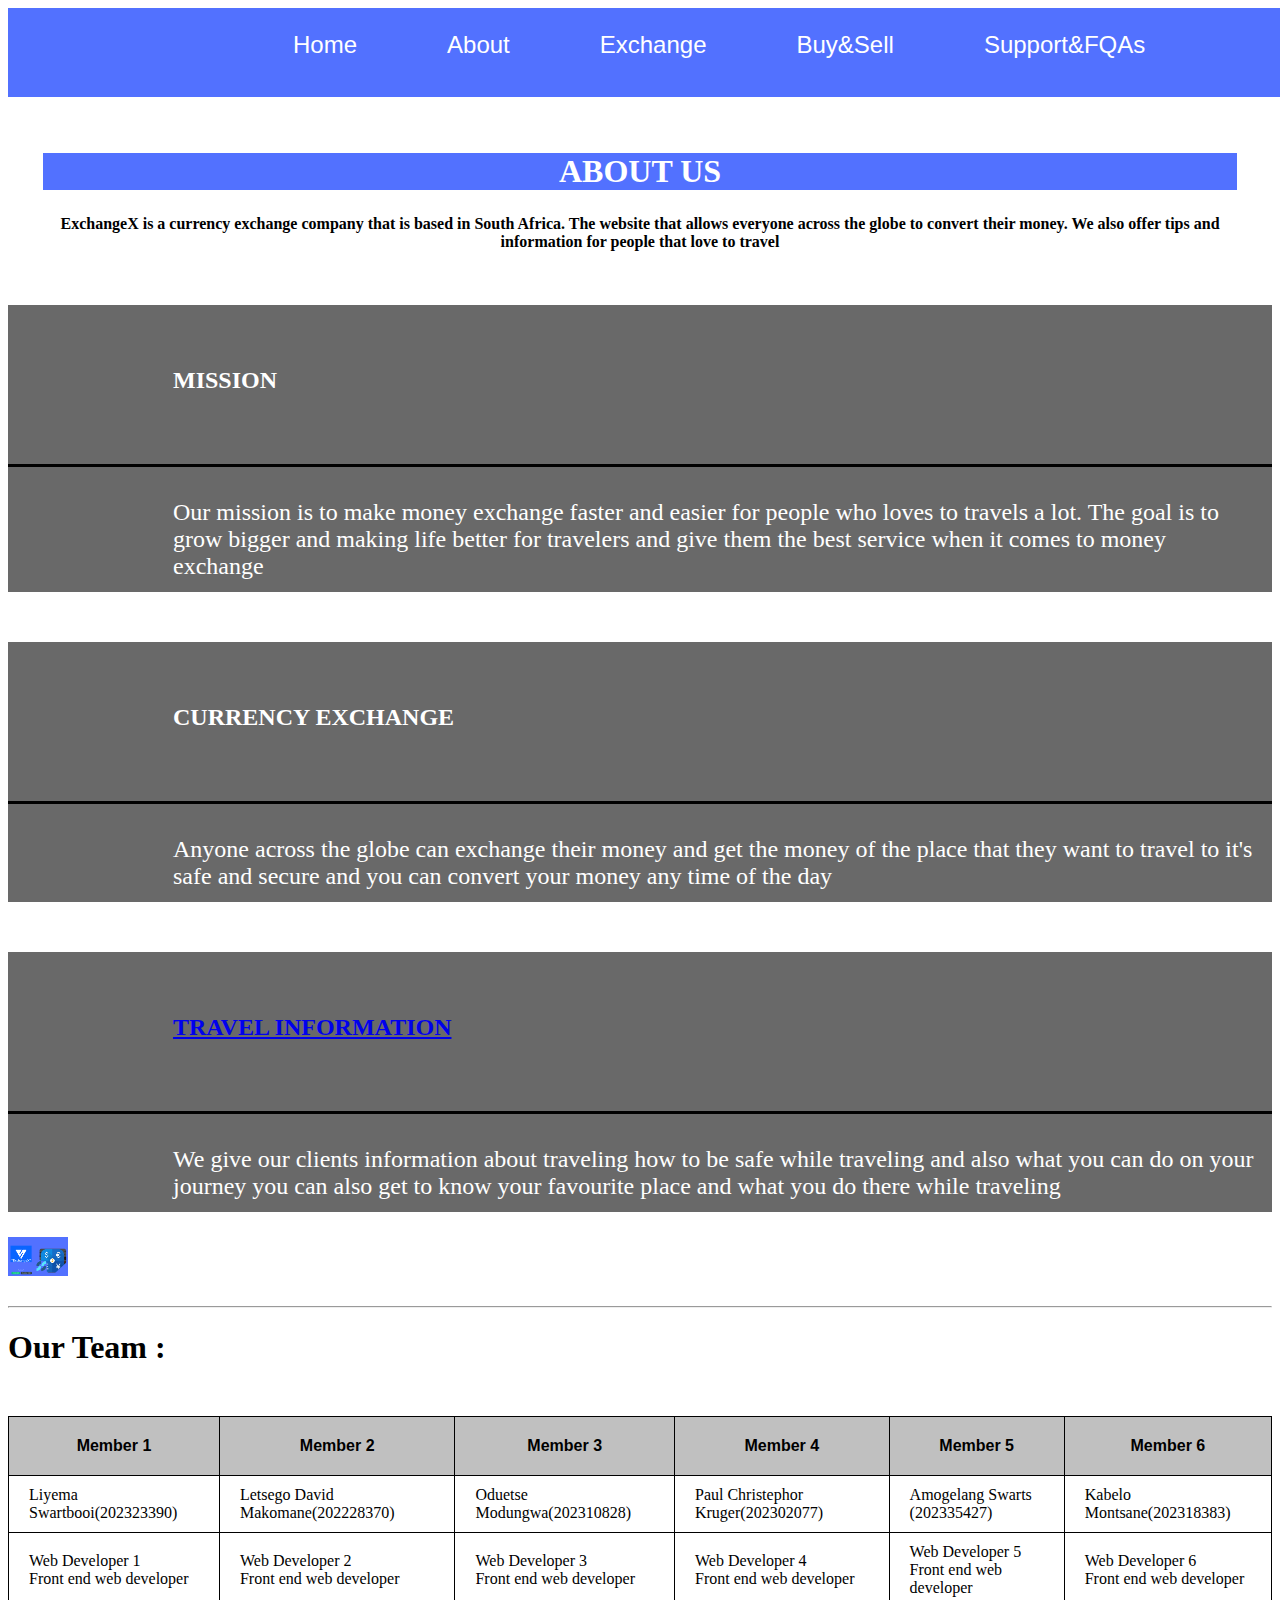
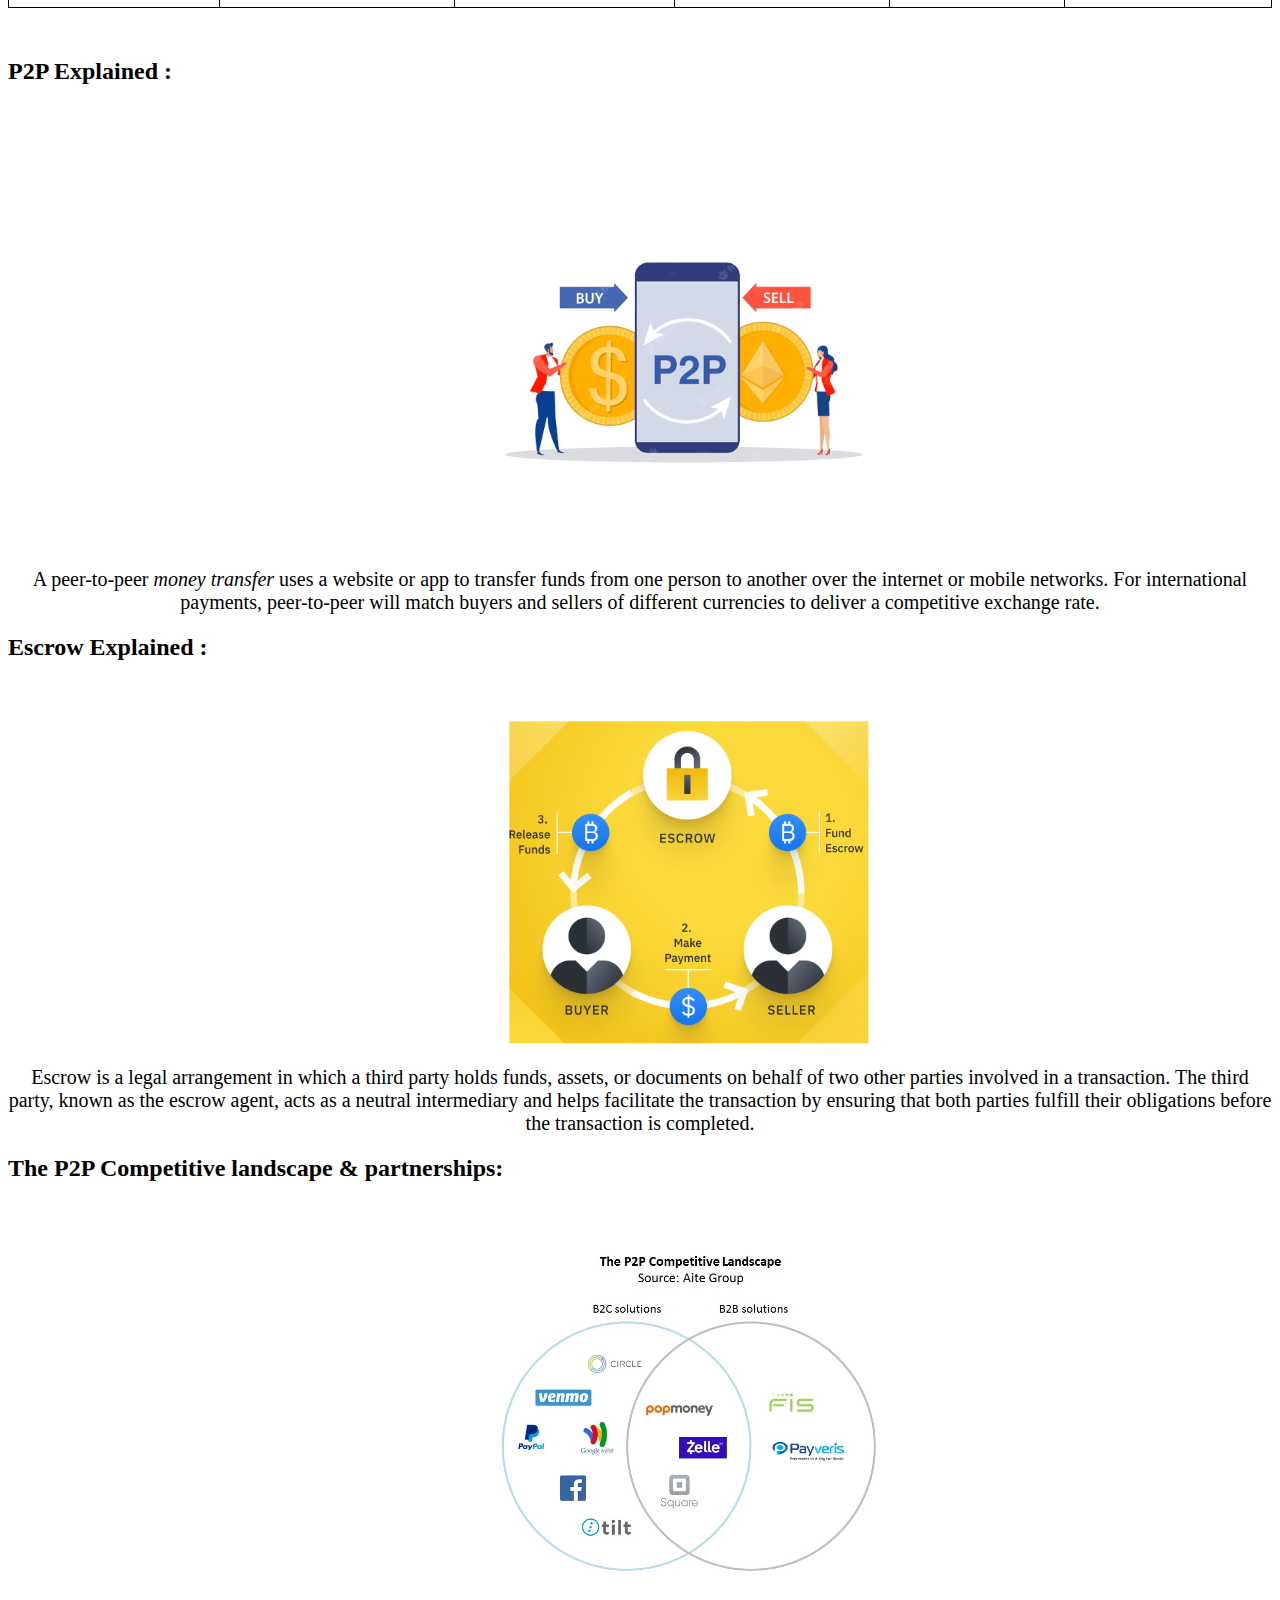
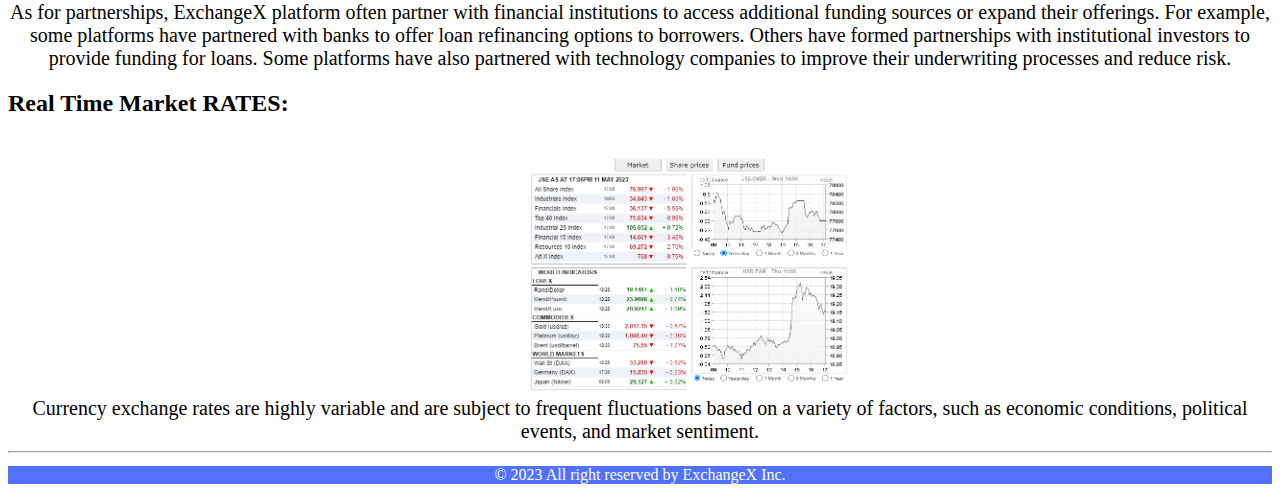
==== pages/index.html @ 16a8694a "Initial commit: Updated image and CSS paths" ====
<!DOCTYPE html>
<html lang="en">

<head>
      <meta charset="UTF-8">
      <meta name="viewport" content="width=device-width, initial-scale=1.0">
    
    <title>Document</title>
    
      
      <link rel="stylesheet" href="../css/style.css">
      
      
</head>
<body>
    <nav> 
        <ul>
            <li><a  href = "MainPage.html">Home</a></li>
            <li><a href = "index.html">About</a></li>
            <li><a href = "Exchange.html">Exchange</a></li>
            <li><a href = "Conveter.html">Buy&Sell</a></li>
            <li><a href = "Support.html">Support&FQAs</a></li>
        </ul>
    </nav>
    
    <section id="about">
           <div class="about-1">
            <div class="text-center"></div>
            <h1>ABOUT US</h1>
            <p> ExchangeX is a currency exchange company that is based in South Africa. 
                The website that allows everyone across the globe to convert their money.
                 We also offer tips and information for people that love to travel</p>
          </div>
           </div>
           <div id="about-2">
            <div class="content-box-lg">
                  <div class="container">
                        <div class="row">
                              <div class="col-md-4">
                                    <div class="about-item text-center">
                                       <i class="fa fa - world"></i>
                                          <h3 class="move">MISSION</h3>
                                          <hr>
                                          <p class="move">Our mission is to make money exchange faster and easier for
                                             people who loves to travels a lot. The goal is to grow bigger and making life better for travelers and give them the best service when it comes to money exchange
                                          </p>
                                        </div>
                                    </div>
                                    <div class="col-md-4">
                                    <div class="about-item text-center">
                                <i class="fa fa-money"></i>
                                     <h3 class="move">CURRENCY EXCHANGE </h3>
                                          <hr>
                                          <p class="move">Anyone across the globe can exchange their money and get the money
                                             of the place that they want to travel to it's safe and secure 
                                             and you can convert your money any time of the day
                                          </p>
                                        </div>
                                    </div>
                              <div class="col-md-4">
                                  <div class="about-item text-md-center">
                                      <i class="fa fa-plane"></i>
                                     <h3 class="move"><a href="https://www.airbnb.co.za/">TRAVEL INFORMATION</a></h3>
                                      <hr>
                                      <p class="move">We give our clients information about traveling how to be safe while traveling and also what you can do on your journey you can also get to know your favourite place and what you do there while traveling
                                     </p>
                                 </div> 
                             </div>
                         </div>
                     </div>
                 </div>
             </div>
         </section>
         <section>
            
            <section>
                <img src="../assets/logos/Uzuu.png">
             </section>
             <br>
             <hr>
             <h1>Our Team :</h1>
               <table>
                <tr>
                    <th>Member 1</th>
                    <th>Member 2</th>
                    <th>Member 3</th>
                    <th>Member 4</th>
                    <th>Member 5</th>
                    <th>Member 6</th>
                </tr>
                <tr>
                    <td>Liyema Swartbooi(202323390)</td>
                    <td>Letsego David  Makomane(202228370)</td>
                    <td>Oduetse Modungwa(202310828)</td>
                    <td>Paul Christephor Kruger(202302077)</td>
                    <td>Amogelang Swarts (202335427)</td>
                    <td>Kabelo Montsane(202318383)</td>
                </tr>
                <tr>
                    <td>Web Developer 1<br>
                        Front end web developer</td>
                    <td>Web Developer 2<br>
                        Front end web developer</td>
                    <td>Web Developer 3<br>
                        Front end web developer</td>
                    <td>Web Developer 4<br>
                        Front end web developer</td>
                    <td>Web Developer 5<br>
                        Front end web developer</td>
                    <td>Web Developer 6<br>
                        Front end web developer</td>
                </tr>
               </table>
               <h2>P2P Explained :</h2>
               <section>
                <img class="P5" style="transform: rotate(90deg);" src="../assets/photos/Photos_2023_05_11_12_43_35-removebg-preview.png">
                <figcaption>A peer-to-peer <em>money transfer</em> uses a website or app to transfer funds from one person to another over the internet or mobile networks. For international payments, peer-to-peer will match buyers and sellers of different currencies to deliver a competitive exchange rate.</figcaption>
               </section>
               <h2>Escrow Explained :</h2>
               <section>
                <img class="P6" style="transform: rotate(90deg);" src="../assets/illustrations/5c9fb64c-81c4-4dc0-85a6-085beeab5056.png">
                <figcaption>Escrow is a legal arrangement in which a third party holds funds, assets, or documents on behalf of two other parties involved in a transaction. The third party, known as the escrow agent, acts as a neutral intermediary and helps facilitate the transaction by ensuring that both parties fulfill their obligations before the transaction is completed.</figcaption>
               </section>
               <h2>The P2P Competitive landscape & partnerships:</h2>
               <section>
                <img class="P6" style="transform: rotate(90deg);" src="../assets/photos/20170314_Digital P2P Payments in the US.jpg">
                <figcaption>As for partnerships, ExchangeX  platform often partner with financial institutions to access additional funding sources or expand their offerings. For example, some platforms have partnered with banks to offer loan refinancing options to borrowers. Others have formed partnerships with institutional investors to provide funding for loans. Some platforms have also partnered with technology companies to improve their underwriting processes and reduce risk.</figcaption>
               </section>
               <h2>Real Time Market RATES:</h2>
               <section>
                <img class="P6" style="transform: rotate(0deg);" src="../assets/photos/Latest and Breaking Market Data News _ Business Report - Google Chrome 2023_05_11 18_56_34.png">
                <figcaption>Currency exchange rates are highly variable and are subject to frequent fluctuations based on a variety of factors, such as economic conditions, political events, and market sentiment.</figcaption>
               </section>
              <hr>
              <br>
         <footer class="text-center">
            <p class="qmove">&copy; 2023 All right reserved by ExchangeX Inc.</p>
         </footer>
         
         </body>
         </html>
---- css/style.css ----
body{
    background-color: white;
}
.about-1{
    margin: 30px;
    padding: 5px;

}
.about-1 h1{
    text-align: center;
    color: white;
    font-weight: bold;
    background-color: #5271ff;
}
.about-1 p{
    text-align: center;
    padding: 3px;
    color: black;
    font-weight: bold;
}
.about-item{
    margin-bottom: 20px;
    margin-top: 20px;
    background-color: dimgrey;
    padding: 80px,30px;
    box-shadow: 0 0 9px rgba(0,0,0 .6);
    color: white;
}
.about-item i{
    font-size: 43px;
    margin: 0;
}
.about-item hr{
    width: auto;
    height: 3px;
    background-color: black;
    margin: o auto;
    border: none;
}
.about-item p{
    margin-top: 20px;
}
.about-item:hover{
    background-color: #5271ff;

}
footer p{
    color: white;
    background-color: #5271ff;
    margin-top: -13px;
}
 .dollar::before{
    content: "$";
    font-size: 24px;
    display: block;
    margin-bottom: 5px;
 }
nav{
    background-color: #5271ff;
    width: 150%;
    padding: 12px 15px;
}

ul {
    display: inline-flex;
    justify-content: space-between;
    font-family: 'Franklin Gothic Medium', 'Arial Narrow', Arial, sans-serif;
    margin-left: 150px;
}

ul li{
    position: absolute;
    list-style: none;
    transition: all 0.5s;
    padding: 10px 10px;
    position: relative;
    display: inline-flex;
    max-width: 390px;
    margin-left: 70px;
    margin-top: -15px;
    
   
}

ul li ::after{
    content : "";
    position: absolute;
    bottom: 20px;
    left: 50%;
    transform: translateX(-50%);
    width: 0;
    height: 4px;
    background-color:#fff;
    transition: 0.5s;
    
}
ul li :hover::after{
    width: 100%;
    bottom: 0;
}
ul li a{
    text-transform: capitalize;
    text-decoration: none;
    font-size: 24px;
    transition: 0.3s;
    color:#fff;
}
img{
    position: relative;
    width: 60px;
    margin-top: -1050px;
}
h3{
display: inline-flex;
margin-left: 12px;
}
table{
border-collapse: collapse;
margin: 50px auto;
}

tr,td{
    padding: 10px 20px;
    border: 1px solid black;
}
th{
    background: silver;
    padding: 20px 16px;
    border: 1px solid black;
    font-family: 'Franklin Gothic Medium', 'Arial Narrow', Arial, sans-serif; 
}
.P5{
margin-top: 22px;
width: 322px;
margin-left: 520px;
}
figcaption{
text-align: center;
font-family: Georgia, 'Times New Roman', Times, serif;
font-size: 20px;
}
.P6{
    margin-top: 22px;
    width: 322px;
    margin-left: 520px;
    }
    .move{
margin: 50px auto;
margin-left: 150px;
padding: 12px 15px;
font-size: x-large;
    }
    .qmove{
text-align: center;
    }
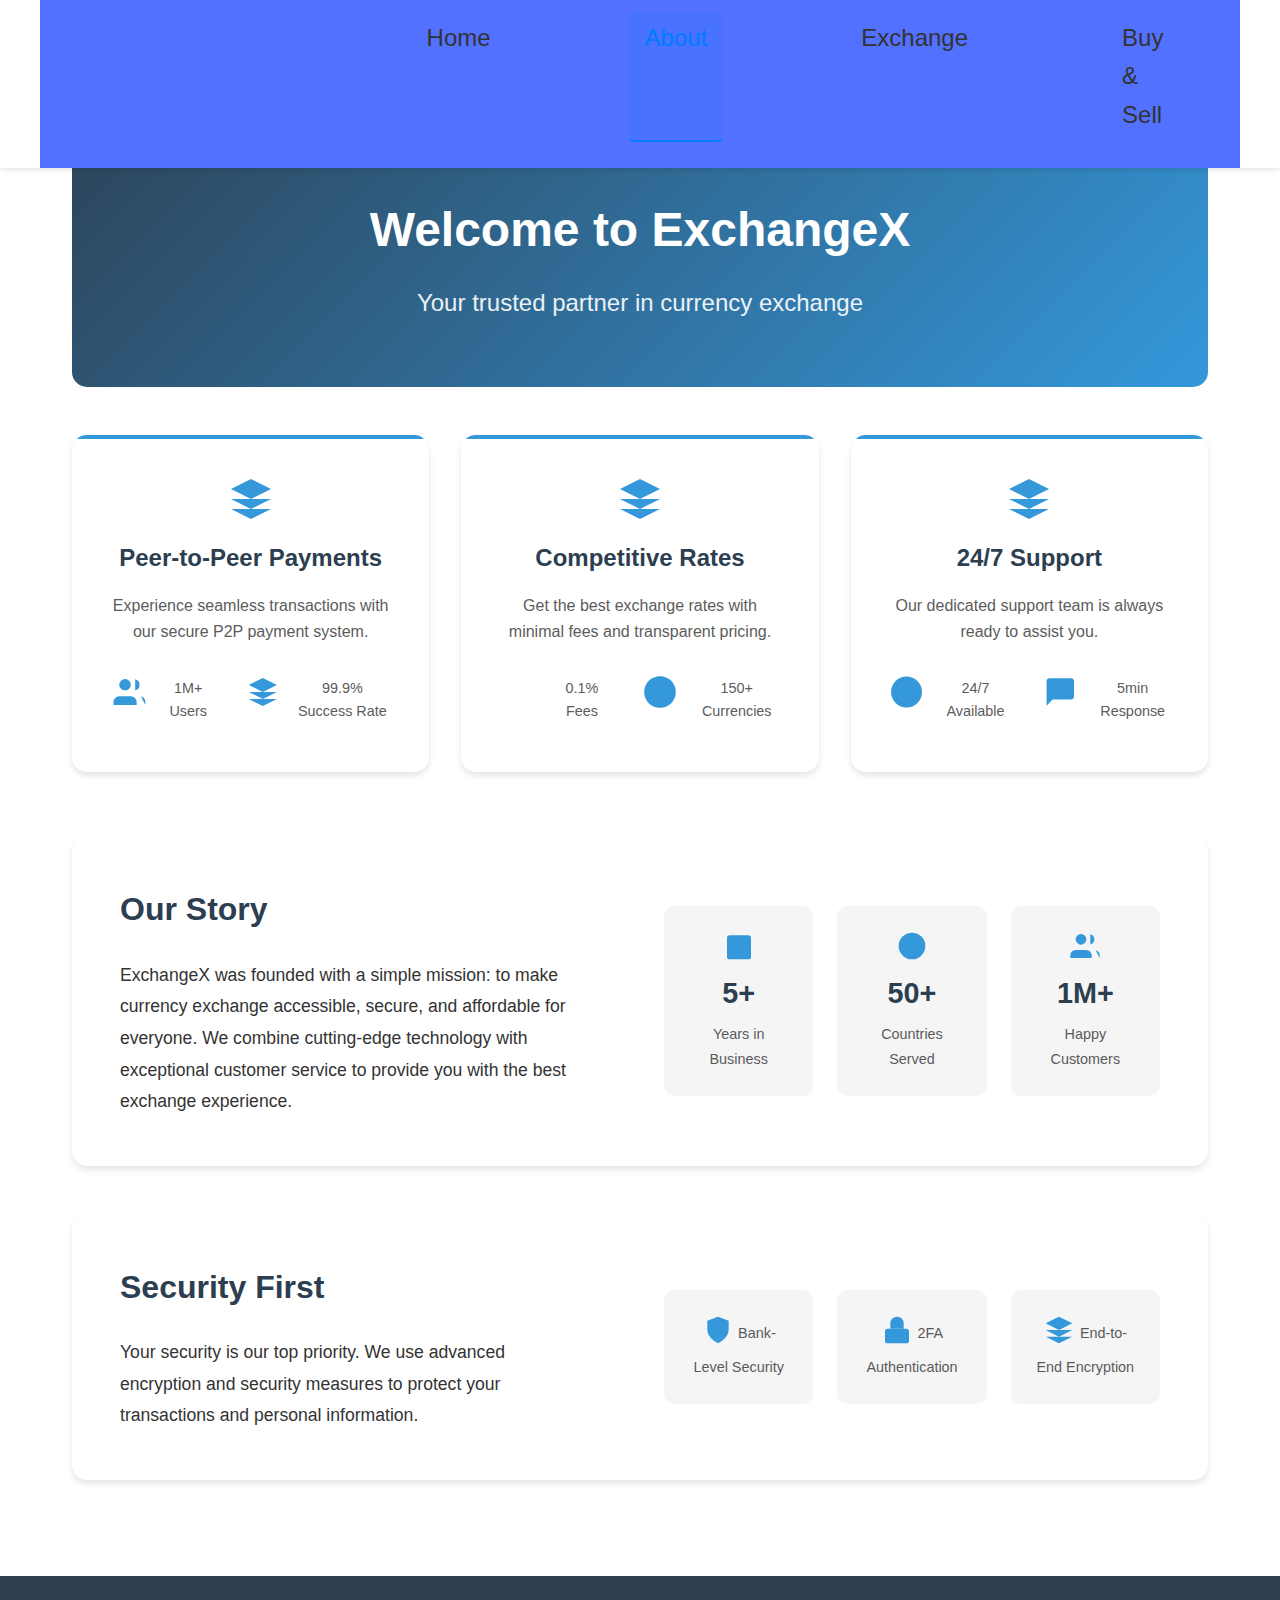
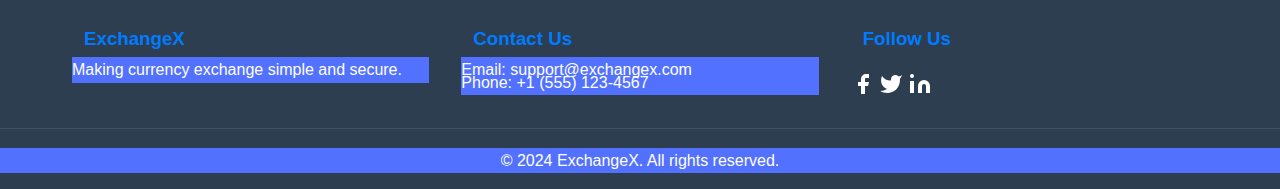
==== commit bb22e479: "Update: Added SVG icons and improved styling - Added components/icons.html with SVG icons - Updated " ====
--- a/pages/index.html
+++ b/pages/index.html
@@ -4,138 +4,214 @@
 <head>
       <meta charset="UTF-8">
       <meta name="viewport" content="width=device-width, initial-scale=1.0">
-    
-    <title>Document</title>
+      <meta name="description" content="ExchangeX - Your trusted currency exchange platform">
+    <title>About ExchangeX | Secure Currency Exchange</title>
     
       
+      <link rel="stylesheet" href="../css/common.css">
       <link rel="stylesheet" href="../css/style.css">
+      <link rel="icon" href="../assets/logos/Uzuu.png" type="image/png">
       
       
 </head>
 <body>
-    <nav> 
-        <ul>
-            <li><a  href = "MainPage.html">Home</a></li>
-            <li><a href = "index.html">About</a></li>
-            <li><a href = "Exchange.html">Exchange</a></li>
-            <li><a href = "Conveter.html">Buy&Sell</a></li>
-            <li><a href = "Support.html">Support&FQAs</a></li>
-        </ul>
-    </nav>
-    
-    <section id="about">
-           <div class="about-1">
-            <div class="text-center"></div>
-            <h1>ABOUT US</h1>
-            <p> ExchangeX is a currency exchange company that is based in South Africa. 
-                The website that allows everyone across the globe to convert their money.
-                 We also offer tips and information for people that love to travel</p>
-          </div>
-           </div>
-           <div id="about-2">
-            <div class="content-box-lg">
-                  <div class="container">
-                        <div class="row">
-                              <div class="col-md-4">
-                                    <div class="about-item text-center">
-                                       <i class="fa fa - world"></i>
-                                          <h3 class="move">MISSION</h3>
-                                          <hr>
-                                          <p class="move">Our mission is to make money exchange faster and easier for
-                                             people who loves to travels a lot. The goal is to grow bigger and making life better for travelers and give them the best service when it comes to money exchange
-                                          </p>
-                                        </div>
-                                    </div>
-                                    <div class="col-md-4">
-                                    <div class="about-item text-center">
-                                <i class="fa fa-money"></i>
-                                     <h3 class="move">CURRENCY EXCHANGE </h3>
-                                          <hr>
-                                          <p class="move">Anyone across the globe can exchange their money and get the money
-                                             of the place that they want to travel to it's safe and secure 
-                                             and you can convert your money any time of the day
-                                          </p>
-                                        </div>
-                                    </div>
-                              <div class="col-md-4">
-                                  <div class="about-item text-md-center">
-                                      <i class="fa fa-plane"></i>
-                                     <h3 class="move"><a href="https://www.airbnb.co.za/">TRAVEL INFORMATION</a></h3>
-                                      <hr>
-                                      <p class="move">We give our clients information about traveling how to be safe while traveling and also what you can do on your journey you can also get to know your favourite place and what you do there while traveling
-                                     </p>
-                                 </div> 
-                             </div>
-                         </div>
-                     </div>
-                 </div>
-             </div>
-         </section>
-         <section>
-            
-            <section>
-                <img src="../assets/logos/Uzuu.png">
-             </section>
-             <br>
-             <hr>
-             <h1>Our Team :</h1>
-               <table>
-                <tr>
-                    <th>Member 1</th>
-                    <th>Member 2</th>
-                    <th>Member 3</th>
-                    <th>Member 4</th>
-                    <th>Member 5</th>
-                    <th>Member 6</th>
-                </tr>
-                <tr>
-                    <td>Liyema Swartbooi(202323390)</td>
-                    <td>Letsego David  Makomane(202228370)</td>
-                    <td>Oduetse Modungwa(202310828)</td>
-                    <td>Paul Christephor Kruger(202302077)</td>
-                    <td>Amogelang Swarts (202335427)</td>
-                    <td>Kabelo Montsane(202318383)</td>
-                </tr>
-                <tr>
-                    <td>Web Developer 1<br>
-                        Front end web developer</td>
-                    <td>Web Developer 2<br>
-                        Front end web developer</td>
-                    <td>Web Developer 3<br>
-                        Front end web developer</td>
-                    <td>Web Developer 4<br>
-                        Front end web developer</td>
-                    <td>Web Developer 5<br>
-                        Front end web developer</td>
-                    <td>Web Developer 6<br>
-                        Front end web developer</td>
-                </tr>
-               </table>
-               <h2>P2P Explained :</h2>
-               <section>
-                <img class="P5" style="transform: rotate(90deg);" src="../assets/photos/Photos_2023_05_11_12_43_35-removebg-preview.png">
-                <figcaption>A peer-to-peer <em>money transfer</em> uses a website or app to transfer funds from one person to another over the internet or mobile networks. For international payments, peer-to-peer will match buyers and sellers of different currencies to deliver a competitive exchange rate.</figcaption>
-               </section>
-               <h2>Escrow Explained :</h2>
-               <section>
-                <img class="P6" style="transform: rotate(90deg);" src="../assets/illustrations/5c9fb64c-81c4-4dc0-85a6-085beeab5056.png">
-                <figcaption>Escrow is a legal arrangement in which a third party holds funds, assets, or documents on behalf of two other parties involved in a transaction. The third party, known as the escrow agent, acts as a neutral intermediary and helps facilitate the transaction by ensuring that both parties fulfill their obligations before the transaction is completed.</figcaption>
-               </section>
-               <h2>The P2P Competitive landscape & partnerships:</h2>
-               <section>
-                <img class="P6" style="transform: rotate(90deg);" src="../assets/photos/20170314_Digital P2P Payments in the US.jpg">
-                <figcaption>As for partnerships, ExchangeX  platform often partner with financial institutions to access additional funding sources or expand their offerings. For example, some platforms have partnered with banks to offer loan refinancing options to borrowers. Others have formed partnerships with institutional investors to provide funding for loans. Some platforms have also partnered with technology companies to improve their underwriting processes and reduce risk.</figcaption>
-               </section>
-               <h2>Real Time Market RATES:</h2>
-               <section>
-                <img class="P6" style="transform: rotate(0deg);" src="../assets/photos/Latest and Breaking Market Data News _ Business Report - Google Chrome 2023_05_11 18_56_34.png">
-                <figcaption>Currency exchange rates are highly variable and are subject to frequent fluctuations based on a variety of factors, such as economic conditions, political events, and market sentiment.</figcaption>
-               </section>
-              <hr>
-              <br>
-         <footer class="text-center">
-            <p class="qmove">&copy; 2023 All right reserved by ExchangeX Inc.</p>
-         </footer>
-         
-         </body>
-         </html>+    <!-- Include Navigation -->
+    <div id="navbar-placeholder"></div>
+
+    <!-- Include SVG Icons -->
+    <div id="svg-icons-placeholder"></div>
+
+    <main class="about-container">
+        <section class="hero-section">
+            <svg class="hero-icon">
+                <use xlink:href="#icon-logo"></use>
+            </svg>
+            <h1>Welcome to ExchangeX</h1>
+            <p class="subtitle">Your trusted partner in currency exchange</p>
+        </section>
+
+        <section class="features-section">
+            <div class="feature-card card">
+                <svg class="icon">
+                    <use xlink:href="#icon-p2p"></use>
+                </svg>
+                <h2>Peer-to-Peer Payments</h2>
+                <p>Experience seamless transactions with our secure P2P payment system.</p>
+                <div class="feature-stats">
+                    <div class="stat">
+                        <svg class="icon">
+                            <use xlink:href="#icon-users"></use>
+                        </svg>
+                        <span>1M+ Users</span>
+                    </div>
+                    <div class="stat">
+                        <svg class="icon">
+                            <use xlink:href="#icon-transactions"></use>
+                        </svg>
+                        <span>99.9% Success Rate</span>
+                    </div>
+                </div>
+            </div>
+            <div class="feature-card card">
+                <svg class="icon">
+                    <use xlink:href="#icon-rates"></use>
+                </svg>
+                <h2>Competitive Rates</h2>
+                <p>Get the best exchange rates with minimal fees and transparent pricing.</p>
+                <div class="feature-stats">
+                    <div class="stat">
+                        <svg class="icon">
+                            <use xlink:href="#icon-chart"></use>
+                        </svg>
+                        <span>0.1% Fees</span>
+                    </div>
+                    <div class="stat">
+                        <svg class="icon">
+                            <use xlink:href="#icon-globe"></use>
+                        </svg>
+                        <span>150+ Currencies</span>
+                    </div>
+                </div>
+            </div>
+            <div class="feature-card card">
+                <svg class="icon">
+                    <use xlink:href="#icon-support"></use>
+                </svg>
+                <h2>24/7 Support</h2>
+                <p>Our dedicated support team is always ready to assist you.</p>
+                <div class="feature-stats">
+                    <div class="stat">
+                        <svg class="icon">
+                            <use xlink:href="#icon-clock"></use>
+                        </svg>
+                        <span>24/7 Available</span>
+                    </div>
+                    <div class="stat">
+                        <svg class="icon">
+                            <use xlink:href="#icon-chat"></use>
+                        </svg>
+                        <span>5min Response</span>
+                    </div>
+                </div>
+            </div>
+        </section>
+
+        <section class="about-section card">
+            <div class="about-content">
+                <div class="about-text">
+                    <h2>Our Story</h2>
+                    <p>ExchangeX was founded with a simple mission: to make currency exchange accessible, secure, and affordable for everyone. We combine cutting-edge technology with exceptional customer service to provide you with the best exchange experience.</p>
+                </div>
+                <div class="about-stats">
+                    <div class="stat-card">
+                        <svg class="icon">
+                            <use xlink:href="#icon-calendar"></use>
+                        </svg>
+                        <span class="stat-number">5+</span>
+                        <span class="stat-label">Years in Business</span>
+                    </div>
+                    <div class="stat-card">
+                        <svg class="icon">
+                            <use xlink:href="#icon-globe"></use>
+                        </svg>
+                        <span class="stat-number">50+</span>
+                        <span class="stat-label">Countries Served</span>
+                    </div>
+                    <div class="stat-card">
+                        <svg class="icon">
+                            <use xlink:href="#icon-users"></use>
+                        </svg>
+                        <span class="stat-number">1M+</span>
+                        <span class="stat-label">Happy Customers</span>
+                    </div>
+                </div>
+            </div>
+        </section>
+
+        <section class="security-section card">
+            <div class="security-content">
+                <div class="security-text">
+                    <h2>Security First</h2>
+                    <p>Your security is our top priority. We use advanced encryption and security measures to protect your transactions and personal information.</p>
+                </div>
+                <div class="security-features">
+                    <div class="security-feature">
+                        <svg class="icon">
+                            <use xlink:href="#icon-shield"></use>
+                        </svg>
+                        <span>Bank-Level Security</span>
+                    </div>
+                    <div class="security-feature">
+                        <svg class="icon">
+                            <use xlink:href="#icon-lock"></use>
+                        </svg>
+                        <span>2FA Authentication</span>
+                    </div>
+                    <div class="security-feature">
+                        <svg class="icon">
+                            <use xlink:href="#icon-encryption"></use>
+                        </svg>
+                        <span>End-to-End Encryption</span>
+                    </div>
+                </div>
+            </div>
+        </section>
+    </main>
+
+    <footer class="main-footer">
+        <div class="footer-content">
+            <div class="footer-section">
+                <h3>ExchangeX</h3>
+                <p>Making currency exchange simple and secure.</p>
+            </div>
+            <div class="footer-section">
+                <h3>Contact Us</h3>
+                <p>Email: support@exchangex.com</p>
+                <p>Phone: +1 (555) 123-4567</p>
+            </div>
+            <div class="footer-section">
+                <h3>Follow Us</h3>
+                <div class="social-links">
+                    <a href="#" class="social-link">
+                        <svg class="icon">
+                            <use xlink:href="#icon-facebook"></use>
+                        </svg>
+                    </a>
+                    <a href="#" class="social-link">
+                        <svg class="icon">
+                            <use xlink:href="#icon-twitter"></use>
+                        </svg>
+                    </a>
+                    <a href="#" class="social-link">
+                        <svg class="icon">
+                            <use xlink:href="#icon-linkedin"></use>
+                        </svg>
+                    </a>
+                </div>
+            </div>
+        </div>
+        <div class="footer-bottom">
+            <p>&copy; 2024 ExchangeX. All rights reserved.</p>
+        </div>
+    </footer>
+
+    <script>
+        // Load navigation
+        fetch('../components/navbar.html')
+            .then(response => response.text())
+            .then(data => {
+                document.getElementById('navbar-placeholder').innerHTML = data;
+                // Set active link
+                const currentPage = window.location.pathname.split('/').pop();
+                document.querySelector(`.nav-links a[href="${currentPage}"]`).classList.add('active');
+            });
+
+        // Load SVG icons
+        fetch('../components/icons.html')
+            .then(response => response.text())
+            .then(data => {
+                document.getElementById('svg-icons-placeholder').innerHTML = data;
+            });
+    </script>
+</body>
+</html>--- a/css/common.css
+++ b/css/common.css
@@ -0,0 +1,236 @@
+/* Reset and Base Styles */
+* {
+    margin: 0;
+    padding: 0;
+    box-sizing: border-box;
+}
+
+body {
+    font-family: 'Segoe UI', Tahoma, Geneva, Verdana, sans-serif;
+    line-height: 1.6;
+    color: #333;
+    background-color: #f8f9fa;
+}
+
+/* Header Styles */
+.main-header {
+    background-color: #fff;
+    box-shadow: 0 2px 5px rgba(0,0,0,0.1);
+    position: fixed;
+    width: 100%;
+    top: 0;
+    z-index: 1000;
+}
+
+.main-nav {
+    display: flex;
+    justify-content: space-between;
+    align-items: center;
+    padding: 1rem 5%;
+    max-width: 1200px;
+    margin: 0 auto;
+}
+
+.logo-container {
+    display: flex;
+    align-items: center;
+}
+
+.logo {
+    height: 50px;
+    width: auto;
+}
+
+.nav-links {
+    display: flex;
+    list-style: none;
+    gap: 2rem;
+}
+
+.nav-links a {
+    text-decoration: none;
+    color: #333;
+    font-weight: 500;
+    transition: color 0.3s ease;
+    padding: 0.5rem 1rem;
+    border-radius: 5px;
+}
+
+.nav-links a:hover {
+    color: #007bff;
+    background-color: rgba(0, 123, 255, 0.1);
+}
+
+.nav-links a.active {
+    color: #007bff;
+    background-color: rgba(0, 123, 255, 0.1);
+}
+
+/* Common Container Styles */
+.main-container {
+    max-width: 1200px;
+    margin: 100px auto 0;
+    padding: 2rem;
+}
+
+/* Common Section Styles */
+.hero-section {
+    text-align: center;
+    padding: 3rem 0;
+    background: linear-gradient(135deg, #007bff, #00bcd4);
+    color: white;
+    border-radius: 10px;
+    margin-bottom: 3rem;
+}
+
+.hero-section h1 {
+    font-size: 2.5rem;
+    margin-bottom: 1rem;
+}
+
+.subtitle {
+    font-size: 1.2rem;
+    opacity: 0.9;
+}
+
+/* Common Card Styles */
+.card {
+    background: white;
+    padding: 2rem;
+    border-radius: 10px;
+    box-shadow: 0 4px 6px rgba(0,0,0,0.1);
+    transition: transform 0.3s ease;
+}
+
+.card:hover {
+    transform: translateY(-5px);
+}
+
+/* Common Button Styles */
+.btn-primary, .btn-secondary {
+    padding: 0.8rem 2rem;
+    border: none;
+    border-radius: 5px;
+    font-size: 1rem;
+    font-weight: 500;
+    cursor: pointer;
+    transition: all 0.3s ease;
+}
+
+.btn-primary {
+    background: #007bff;
+    color: white;
+}
+
+.btn-primary:hover {
+    background: #0056b3;
+}
+
+.btn-secondary {
+    background: #6c757d;
+    color: white;
+}
+
+.btn-secondary:hover {
+    background: #5a6268;
+}
+
+/* Common Form Styles */
+.form-group {
+    display: flex;
+    flex-direction: column;
+    gap: 0.5rem;
+    margin-bottom: 1rem;
+}
+
+.form-group label {
+    font-weight: 500;
+}
+
+.form-group input {
+    padding: 0.8rem;
+    border: 1px solid #ddd;
+    border-radius: 5px;
+    font-size: 1rem;
+    transition: border-color 0.3s ease;
+}
+
+.form-group input:focus {
+    border-color: #007bff;
+    outline: none;
+}
+
+/* Footer Styles */
+.main-footer {
+    background-color: #2c3e50;
+    color: white;
+    padding: 3rem 0 1rem;
+    margin-top: 4rem;
+}
+
+.footer-content {
+    max-width: 1200px;
+    margin: 0 auto;
+    display: grid;
+    grid-template-columns: repeat(auto-fit, minmax(250px, 1fr));
+    gap: 2rem;
+    padding: 0 2rem;
+}
+
+.footer-section h3 {
+    margin-bottom: 1rem;
+    color: #007bff;
+}
+
+.footer-section ul {
+    list-style: none;
+}
+
+.footer-section ul li {
+    margin-bottom: 0.5rem;
+}
+
+.footer-section a {
+    color: white;
+    text-decoration: none;
+    transition: color 0.3s ease;
+}
+
+.footer-section a:hover {
+    color: #007bff;
+}
+
+.footer-bottom {
+    text-align: center;
+    padding-top: 2rem;
+    margin-top: 2rem;
+    border-top: 1px solid rgba(255,255,255,0.1);
+}
+
+/* Responsive Design */
+@media (max-width: 768px) {
+    .main-nav {
+        flex-direction: column;
+        padding: 1rem;
+    }
+
+    .nav-links {
+        margin-top: 1rem;
+        flex-direction: column;
+        text-align: center;
+        gap: 1rem;
+    }
+
+    .main-container {
+        padding: 1rem;
+        margin-top: 150px;
+    }
+
+    .hero-section h1 {
+        font-size: 2rem;
+    }
+
+    .subtitle {
+        font-size: 1rem;
+    }
+} --- a/css/style.css
+++ b/css/style.css
@@ -1,3 +1,491 @@
+/* Reset and Base Styles */
+* {
+    margin: 0;
+    padding: 0;
+    box-sizing: border-box;
+}
+
+body {
+    font-family: 'Segoe UI', Tahoma, Geneva, Verdana, sans-serif;
+    line-height: 1.6;
+    color: #333;
+    background-color: #f8f9fa;
+}
+
+/* Header Styles */
+.main-header {
+    background-color: #fff;
+    box-shadow: 0 2px 5px rgba(0,0,0,0.1);
+    position: fixed;
+    width: 100%;
+    top: 0;
+    z-index: 1000;
+}
+
+.main-nav {
+    display: flex;
+    justify-content: space-between;
+    align-items: center;
+    padding: 1rem 5%;
+    max-width: 1200px;
+    margin: 0 auto;
+}
+
+.logo-container {
+    display: flex;
+    align-items: center;
+}
+
+.logo {
+    height: 50px;
+    width: auto;
+}
+
+.nav-links {
+    display: flex;
+    list-style: none;
+    gap: 2rem;
+}
+
+.nav-links a {
+    text-decoration: none;
+    color: #333;
+    font-weight: 500;
+    transition: color 0.3s ease;
+}
+
+.nav-links a:hover {
+    color: #007bff;
+}
+
+.nav-links a.active {
+    color: #007bff;
+    border-bottom: 2px solid #007bff;
+}
+
+/* Base styles */
+:root {
+    --primary-color: #2c3e50;
+    --secondary-color: #3498db;
+    --accent-color: #e74c3c;
+    --text-color: #333;
+    --light-gray: #f5f5f5;
+    --border-color: #ddd;
+    --success-color: #2ecc71;
+    --error-color: #e74c3c;
+}
+
+/* About container */
+.about-container {
+    max-width: 1200px;
+    margin: 0 auto;
+    padding: 2rem;
+}
+
+/* Hero section */
+.hero-section {
+    text-align: center;
+    padding: 4rem 2rem;
+    background: linear-gradient(135deg, var(--primary-color), var(--secondary-color));
+    color: white;
+    border-radius: 15px;
+    margin-bottom: 3rem;
+    position: relative;
+    overflow: hidden;
+}
+
+.hero-section::before {
+    content: '';
+    position: absolute;
+    top: 0;
+    left: 0;
+    right: 0;
+    bottom: 0;
+    background: url('../assets/patterns/dots.svg') repeat;
+    opacity: 0.1;
+}
+
+.hero-icon {
+    width: 64px;
+    height: 64px;
+    fill: white;
+    margin-bottom: 1.5rem;
+}
+
+.hero-section h1 {
+    font-size: 3rem;
+    margin-bottom: 1rem;
+    position: relative;
+}
+
+.hero-section .subtitle {
+    font-size: 1.5rem;
+    opacity: 0.9;
+    position: relative;
+}
+
+/* Feature stats */
+.feature-stats {
+    display: flex;
+    justify-content: center;
+    gap: 2rem;
+    margin-top: 1.5rem;
+}
+
+.stat {
+    display: flex;
+    align-items: center;
+    gap: 0.5rem;
+}
+
+.stat .icon {
+    width: 20px;
+    height: 20px;
+    fill: var(--secondary-color);
+    margin-right: 0.5rem;
+}
+
+.stat span {
+    font-size: 0.9rem;
+    color: var(--text-color);
+    opacity: 0.8;
+}
+
+/* About content */
+.about-content {
+    display: grid;
+    grid-template-columns: 1fr 1fr;
+    gap: 3rem;
+    align-items: center;
+}
+
+.about-text {
+    padding-right: 2rem;
+}
+
+.about-stats {
+    display: grid;
+    grid-template-columns: repeat(3, 1fr);
+    gap: 1.5rem;
+}
+
+.stat-card {
+    text-align: center;
+    padding: 1.5rem;
+    background: var(--light-gray);
+    border-radius: 10px;
+    transition: transform 0.3s ease;
+}
+
+.stat-card:hover {
+    transform: translateY(-5px);
+}
+
+.stat-card .icon {
+    width: 32px;
+    height: 32px;
+    fill: var(--secondary-color);
+    margin-bottom: 0.5rem;
+}
+
+.stat-number {
+    display: block;
+    font-size: 1.8rem;
+    font-weight: 600;
+    color: var(--primary-color);
+    margin-bottom: 0.25rem;
+}
+
+.stat-label {
+    font-size: 0.9rem;
+    color: var(--text-color);
+    opacity: 0.8;
+}
+
+/* Security content */
+.security-content {
+    display: grid;
+    grid-template-columns: 1fr 1fr;
+    gap: 3rem;
+    align-items: center;
+}
+
+.security-text {
+    padding-right: 2rem;
+}
+
+.security-features {
+    display: grid;
+    grid-template-columns: repeat(3, 1fr);
+    gap: 1.5rem;
+}
+
+.security-feature {
+    text-align: center;
+    padding: 1.5rem;
+    background: var(--light-gray);
+    border-radius: 10px;
+    transition: transform 0.3s ease;
+}
+
+.security-feature:hover {
+    transform: translateY(-5px);
+}
+
+.security-feature .icon {
+    width: 32px;
+    height: 32px;
+    fill: var(--secondary-color);
+    margin-bottom: 0.5rem;
+}
+
+.security-feature span {
+    font-size: 0.9rem;
+    color: var(--text-color);
+    opacity: 0.8;
+}
+
+/* Features section */
+.features-section {
+    display: grid;
+    grid-template-columns: repeat(3, 1fr);
+    gap: 2rem;
+    margin-bottom: 4rem;
+}
+
+.feature-card {
+    text-align: center;
+    padding: 2.5rem;
+    background: white;
+    border-radius: 15px;
+    box-shadow: 0 4px 6px rgba(0, 0, 0, 0.1);
+    transition: all 0.3s ease;
+    position: relative;
+    overflow: hidden;
+}
+
+.feature-card::before {
+    content: '';
+    position: absolute;
+    top: 0;
+    left: 0;
+    right: 0;
+    height: 4px;
+    background: var(--secondary-color);
+}
+
+.feature-card:hover {
+    transform: translateY(-10px);
+    box-shadow: 0 8px 15px rgba(0, 0, 0, 0.1);
+}
+
+.feature-card .icon {
+    width: 48px;
+    height: 48px;
+    fill: var(--secondary-color);
+    margin-bottom: 1rem;
+    transition: transform 0.3s ease;
+}
+
+.feature-card:hover .icon {
+    transform: scale(1.1);
+}
+
+.feature-card h2 {
+    font-size: 1.5rem;
+    color: var(--primary-color);
+    margin-bottom: 1rem;
+}
+
+.feature-card p {
+    color: var(--text-color);
+    opacity: 0.8;
+    line-height: 1.6;
+}
+
+/* About section */
+.about-section {
+    padding: 3rem;
+    background: white;
+    border-radius: 15px;
+    box-shadow: 0 4px 6px rgba(0, 0, 0, 0.1);
+    margin-bottom: 3rem;
+    position: relative;
+    overflow: hidden;
+}
+
+.about-section::before {
+    content: '';
+    position: absolute;
+    top: 0;
+    left: 0;
+    width: 100%;
+    height: 100%;
+    background: url('../assets/patterns/wave.svg') no-repeat;
+    background-size: cover;
+    opacity: 0.05;
+}
+
+.about-section h2 {
+    font-size: 2rem;
+    color: var(--primary-color);
+    margin-bottom: 1.5rem;
+    position: relative;
+}
+
+.about-section p {
+    font-size: 1.1rem;
+    line-height: 1.8;
+    color: var(--text-color);
+    position: relative;
+}
+
+/* Security section */
+.security-section {
+    padding: 3rem;
+    background: white;
+    border-radius: 15px;
+    box-shadow: 0 4px 6px rgba(0, 0, 0, 0.1);
+    position: relative;
+    overflow: hidden;
+}
+
+.security-section::before {
+    content: '';
+    position: absolute;
+    top: 0;
+    left: 0;
+    width: 100%;
+    height: 100%;
+    background: url('../assets/patterns/shield.svg') no-repeat;
+    background-size: cover;
+    opacity: 0.05;
+}
+
+.security-section h2 {
+    font-size: 2rem;
+    color: var(--primary-color);
+    margin-bottom: 1.5rem;
+    position: relative;
+}
+
+.security-section p {
+    font-size: 1.1rem;
+    line-height: 1.8;
+    color: var(--text-color);
+    position: relative;
+}
+
+/* Footer Styles */
+.main-footer {
+    background-color: #2c3e50;
+    color: white;
+    padding: 3rem 0 1rem;
+    margin-top: 4rem;
+}
+
+.footer-content {
+    max-width: 1200px;
+    margin: 0 auto;
+    display: grid;
+    grid-template-columns: repeat(auto-fit, minmax(250px, 1fr));
+    gap: 2rem;
+    padding: 0 2rem;
+}
+
+.footer-section h3 {
+    margin-bottom: 1rem;
+    color: #007bff;
+}
+
+.footer-section ul {
+    list-style: none;
+}
+
+.footer-section ul li {
+    margin-bottom: 0.5rem;
+}
+
+.footer-section a {
+    color: white;
+    text-decoration: none;
+    transition: color 0.3s ease;
+}
+
+.footer-section a:hover {
+    color: #007bff;
+}
+
+.footer-bottom {
+    text-align: center;
+    padding-top: 2rem;
+    margin-top: 2rem;
+    border-top: 1px solid rgba(255,255,255,0.1);
+}
+
+/* Responsive design */
+@media (max-width: 768px) {
+    .main-nav {
+        flex-direction: column;
+        padding: 1rem;
+    }
+
+    .nav-links {
+        margin-top: 1rem;
+        flex-direction: column;
+        text-align: center;
+        gap: 1rem;
+    }
+
+    .features-section {
+        grid-template-columns: 1fr;
+    }
+
+    .hero-section {
+        padding: 3rem 1.5rem;
+    }
+
+    .hero-section h1 {
+        font-size: 2.5rem;
+    }
+
+    .hero-section .subtitle {
+        font-size: 1.2rem;
+    }
+
+    .about-section,
+    .security-section {
+        padding: 2rem;
+    }
+
+    .about-content,
+    .security-content {
+        grid-template-columns: 1fr;
+    }
+
+    .about-text,
+    .security-text {
+        padding-right: 0;
+        margin-bottom: 2rem;
+    }
+
+    .about-stats,
+    .security-features {
+        grid-template-columns: repeat(2, 1fr);
+    }
+
+    .feature-stats {
+        flex-direction: column;
+        gap: 1rem;
+    }
+}
+
+@media (max-width: 480px) {
+    .about-stats,
+    .security-features {
+        grid-template-columns: 1fr;
+    }
+}
 
 body{
     background-color: white;
@@ -153,4 +641,57 @@
     }
     .qmove{
 text-align: center;
-    }+    }
+
+/* Animation */
+@keyframes fadeIn {
+    from {
+        opacity: 0;
+        transform: translateY(20px);
+    }
+    to {
+        opacity: 1;
+        transform: translateY(0);
+    }
+}
+
+.feature-card,
+.about-section,
+.security-section {
+    animation: fadeIn 0.6s ease-out forwards;
+}
+
+.feature-card:nth-child(2) {
+    animation-delay: 0.2s;
+}
+
+.feature-card:nth-child(3) {
+    animation-delay: 0.4s;
+}
+
+.about-section {
+    animation-delay: 0.6s;
+}
+
+.security-section {
+    animation-delay: 0.8s;
+}
+
+/* Icon Styles */
+.icon {
+    width: 24px;
+    height: 24px;
+    fill: currentColor;
+    vertical-align: middle;
+}
+
+.social-link .icon {
+    width: 24px;
+    height: 24px;
+    fill: white;
+    transition: fill 0.3s ease;
+}
+
+.social-link:hover .icon {
+    fill: var(--secondary-color);
+}